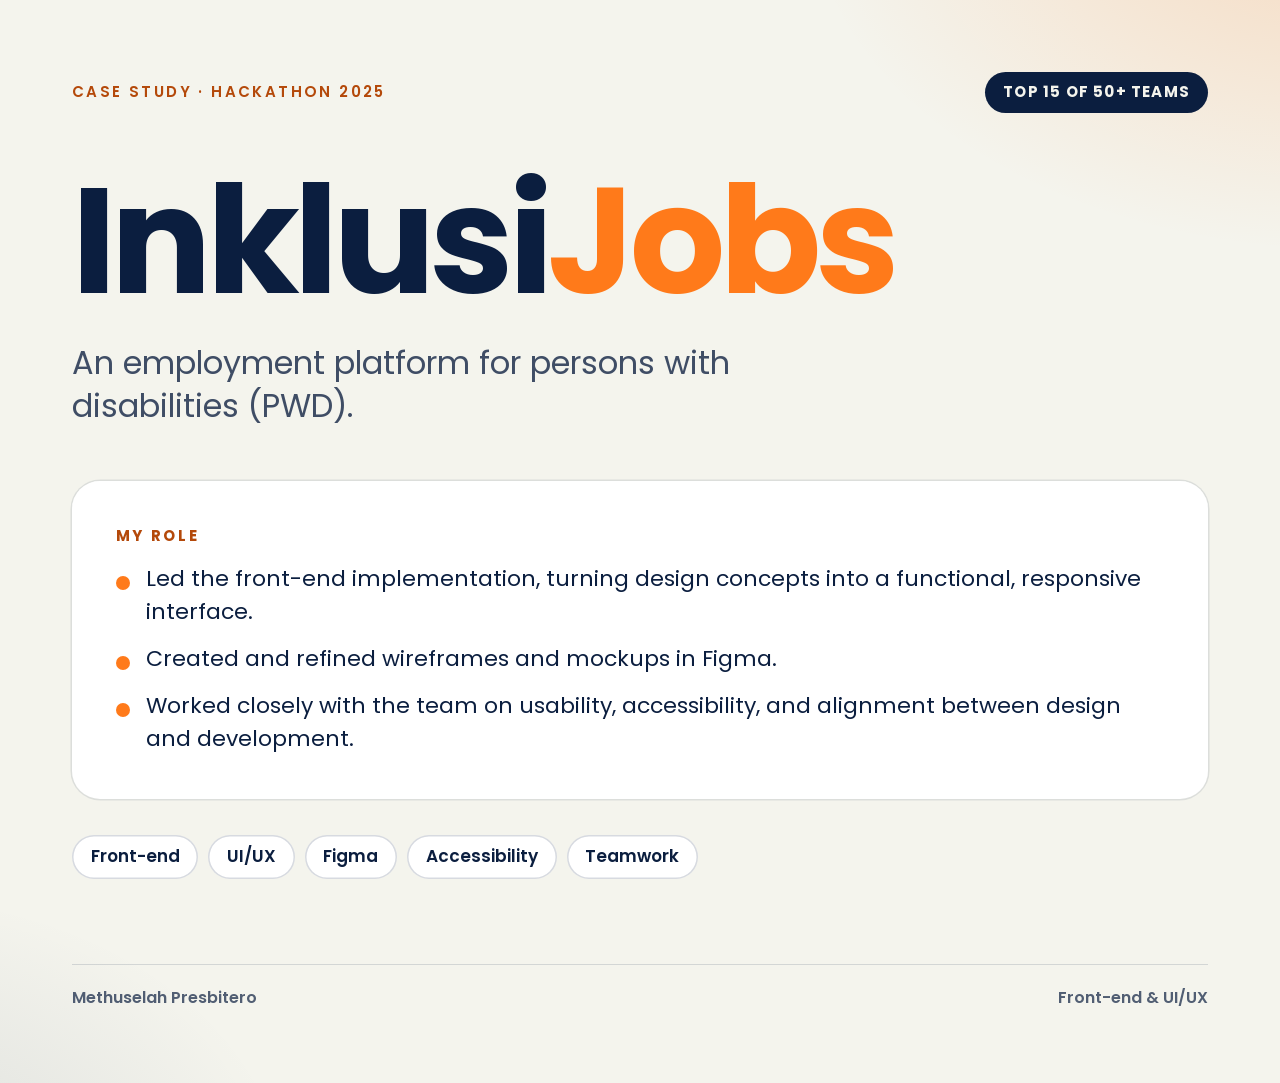
==== public/samples/inklusijobs.html @ 02d47580 "Customize portfolio and add Vercel config" ====
<!doctype html>
<html lang="en"><head><meta charset="utf-8"><meta name="viewport" content="width=device-width,initial-scale=1">
<title>InklusiJobs - case study</title>
<style>@font-face{font-family:'PoppinsEmbed';font-weight:400;font-style:normal;font-display:swap;src:url([data-uri]) format('woff2');}
@font-face{font-family:'PoppinsEmbed';font-weight:600;font-style:normal;font-display:swap;src:url([data-uri]) format('woff2');}
@font-face{font-family:'PoppinsEmbed';font-weight:700;font-style:normal;font-display:swap;src:url([data-uri]) format('woff2');}

*{box-sizing:border-box;margin:0;padding:0}
html,body{height:100%}
body{font-family:'PoppinsEmbed',system-ui,-apple-system,'Segoe UI',sans-serif;line-height:1.6;-webkit-font-smoothing:antialiased}
.page{min-height:100vh;display:flex;flex-direction:column;padding:clamp(28px,6vw,72px)}
.top{display:flex;justify-content:space-between;align-items:center;gap:16px;font-size:clamp(11px,1.5vw,15px);letter-spacing:.16em;text-transform:uppercase;font-weight:600}
.pill{display:inline-block;border-radius:999px;padding:.55em 1.2em;font-weight:700;letter-spacing:.08em}
h1{font-weight:700;letter-spacing:-.035em;line-height:.98;font-size:clamp(52px,12vw,150px);margin-top:clamp(28px,6vh,72px)}
.sub{font-size:clamp(18px,2.6vw,32px);line-height:1.35;max-width:22em;margin-top:clamp(16px,3vh,32px);font-weight:400}
.cols{display:grid;grid-template-columns:1fr;gap:clamp(20px,3vw,40px);margin-top:clamp(32px,6vh,72px)}
h2{font-size:clamp(12px,1.5vw,15px);letter-spacing:.18em;text-transform:uppercase;font-weight:700;margin-bottom:14px}
ul.role{list-style:none;display:grid;gap:14px}
ul.role li{font-size:clamp(15px,1.9vw,22px);line-height:1.5;padding-left:1.4em;position:relative}
ul.role li::before{content:"";position:absolute;left:0;top:.6em;width:.65em;height:.65em;border-radius:50%}
.chips{display:flex;flex-wrap:wrap;gap:10px;margin-top:clamp(24px,4vh,44px)}
.chip{border-radius:999px;padding:.5em 1.1em;font-size:clamp(12px,1.5vw,17px);font-weight:600}
.spacer{flex:1}
.foot{display:flex;justify-content:space-between;gap:16px;align-items:center;margin-top:clamp(28px,5vh,56px);padding-top:20px;font-size:clamp(12px,1.5vw,16px);font-weight:600}
.shots{display:grid;gap:20px;margin-top:40px}
.shots img{width:100%;height:auto;border-radius:18px;display:block}

body{background:#F4F4ED;color:#0B1E3F}
.page{background:
 radial-gradient(900px 600px at 105% -10%, rgba(255,122,26,.22), transparent 60%),
 radial-gradient(700px 500px at -10% 110%, rgba(11,30,63,.10), transparent 60%),#F4F4ED}
.top{color:#B4490A}
.pill{background:#0B1E3F;color:#F4F4ED}
h1 span{color:#FF7A1A}
.sub{color:rgba(11,30,63,.78)}
h2{color:#B4490A}
ul.role li::before{background:#FF7A1A}
.chip{background:#fff;color:#0B1E3F;box-shadow:inset 0 0 0 1.5px rgba(11,30,63,.16)}
.foot{border-top:1.5px solid rgba(11,30,63,.14);color:rgba(11,30,63,.7)}
.card{background:#fff;border-radius:28px;padding:clamp(22px,3.4vw,44px);box-shadow:0 1px 0 rgba(255,255,255,.8) inset,0 0 0 1.5px rgba(11,30,63,.10)}
</style></head>
<body><main class="page">
<div class="top"><span>Case study &middot; Hackathon 2025</span><span class="pill">Top 15 of 50+ teams</span></div>
<h1>Inklusi<span>Jobs</span></h1>
<p class="sub">An employment platform for persons with disabilities (PWD).</p>
<div class="cols"><section class="card"><h2>My role</h2>
<ul class="role">
<li>Led the front-end implementation, turning design concepts into a functional, responsive interface.</li>
<li>Created and refined wireframes and mockups in Figma.</li>
<li>Worked closely with the team on usability, accessibility, and alignment between design and development.</li>
</ul></section></div>
<div class="chips"><span class="chip">Front-end</span><span class="chip">UI/UX</span><span class="chip">Figma</span><span class="chip">Accessibility</span><span class="chip">Teamwork</span></div>
<div class="spacer"></div>
<!-- Optional: add screenshots to public/projects/ and they appear here. Missing files are hidden. -->
<section class="shots">
<img src="/projects/inklusijobs-1.png" alt="InklusiJobs screen 1" onerror="this.remove()">
<img src="/projects/inklusijobs-2.png" alt="InklusiJobs screen 2" onerror="this.remove()">
</section>
<div class="foot"><span>Methuselah Presbitero</span><span>Front-end &amp; UI/UX</span></div>
</main></body></html>
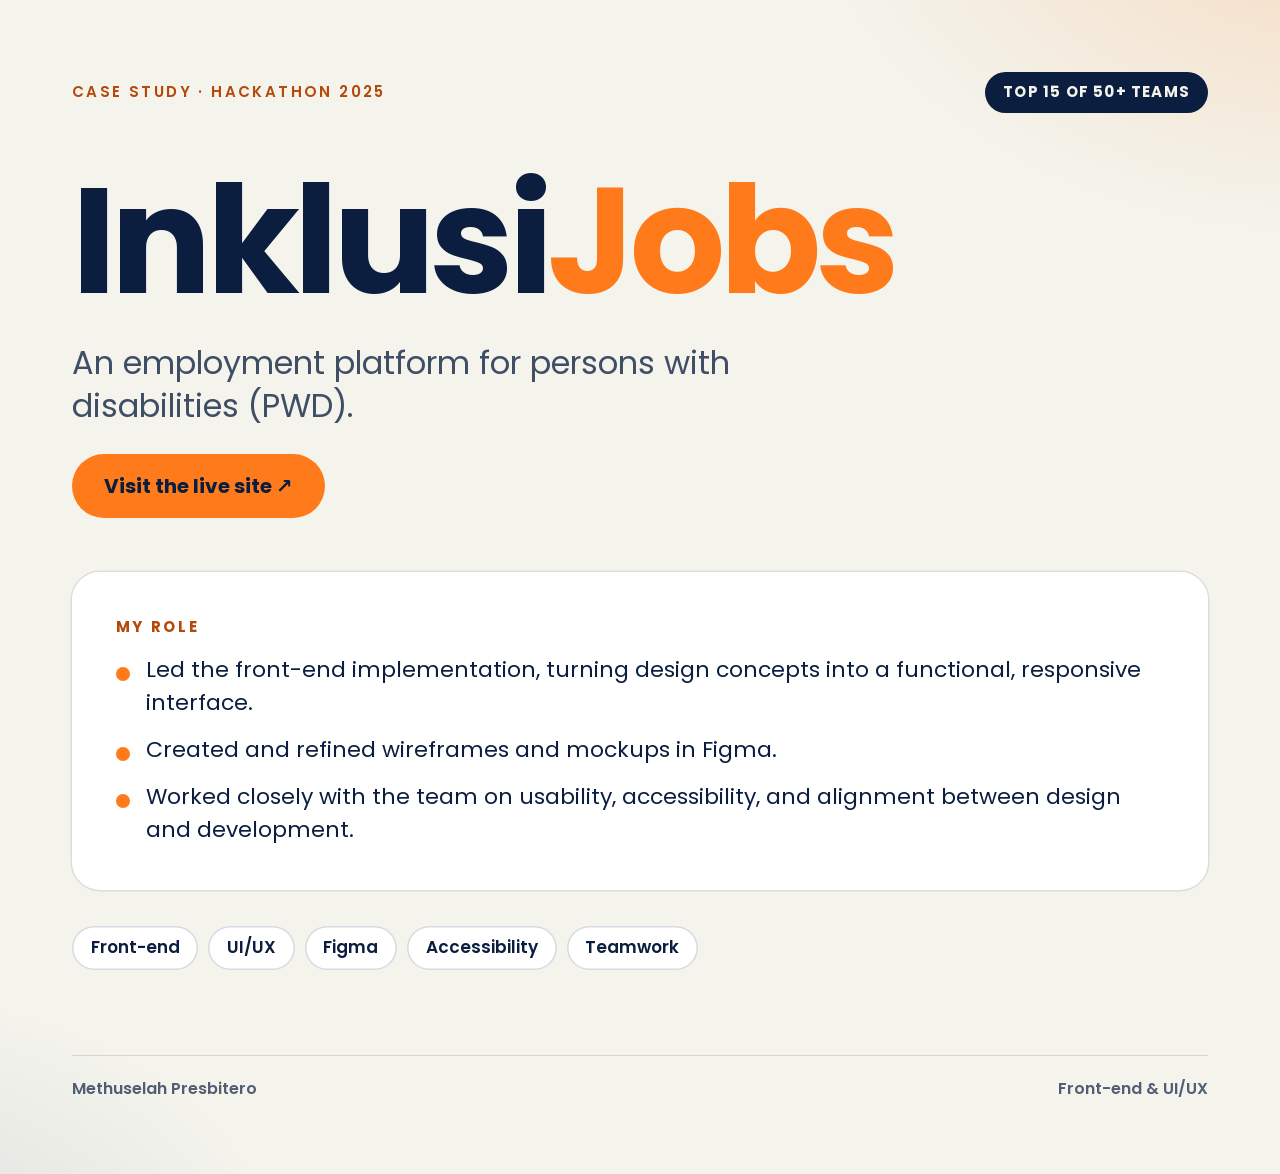
==== commit d28cb70e: "Add project links" ====
--- a/public/samples/inklusijobs.html
+++ b/public/samples/inklusijobs.html
@@ -38,11 +38,11 @@
 .chip{background:#fff;color:#0B1E3F;box-shadow:inset 0 0 0 1.5px rgba(11,30,63,.16)}
 .foot{border-top:1.5px solid rgba(11,30,63,.14);color:rgba(11,30,63,.7)}
 .card{background:#fff;border-radius:28px;padding:clamp(22px,3.4vw,44px);box-shadow:0 1px 0 rgba(255,255,255,.8) inset,0 0 0 1.5px rgba(11,30,63,.10)}
-</style></head>
+.cta{align-self:flex-start;display:inline-block;margin-top:clamp(16px,3vh,28px);padding:.8em 1.6em;border-radius:999px;background:#FF7A1A;color:#0B1E3F;font-weight:700;font-size:clamp(14px,1.9vw,20px);text-decoration:none}.cta:hover{filter:brightness(1.08)}</style></head>
 <body><main class="page">
 <div class="top"><span>Case study &middot; Hackathon 2025</span><span class="pill">Top 15 of 50+ teams</span></div>
 <h1>Inklusi<span>Jobs</span></h1>
-<p class="sub">An employment platform for persons with disabilities (PWD).</p>
+<p class="sub">An employment platform for persons with disabilities (PWD).</p><a class="cta" href="https://inklusi-jobs.vercel.app" target="_blank" rel="noopener noreferrer">Visit the live site &#8599;</a>
 <div class="cols"><section class="card"><h2>My role</h2>
 <ul class="role">
 <li>Led the front-end implementation, turning design concepts into a functional, responsive interface.</li>
